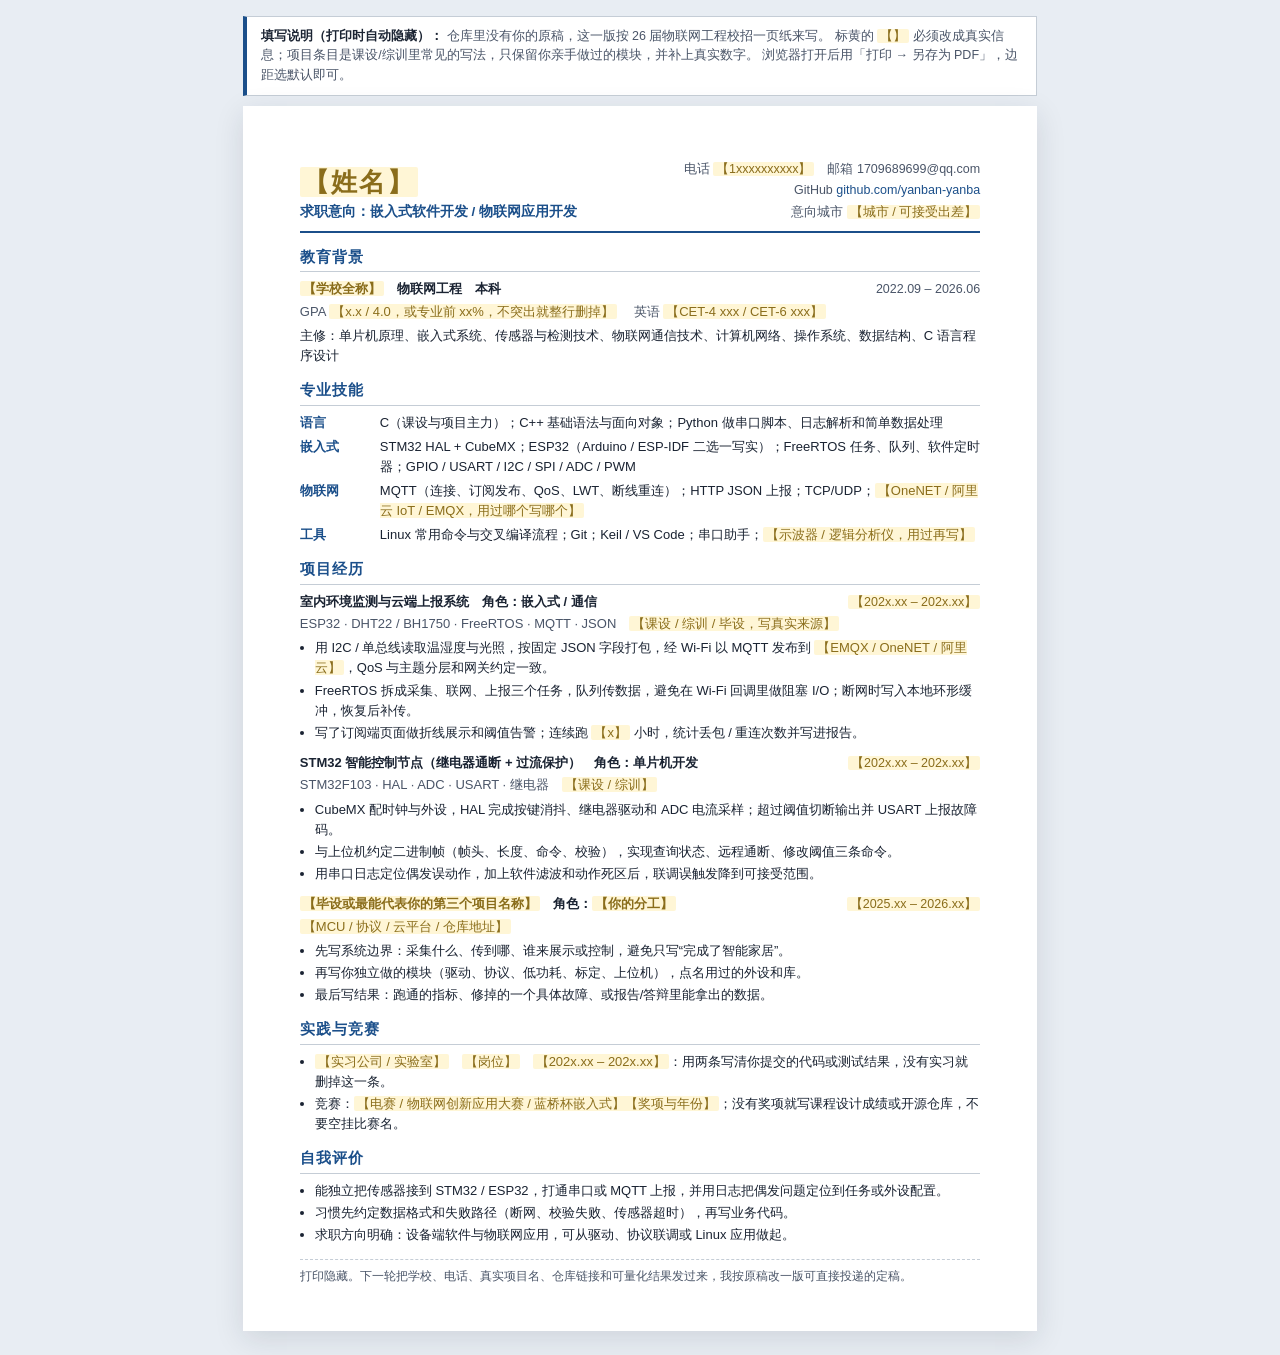
==== resume/物联网工程-校招简历.html @ 0921088e "Add one-page IoT campus-recruitment resume draft. The repo had no original resume, so this is a fill" ====
<!DOCTYPE html>
<html lang="zh-CN">
<head>
  <meta charset="UTF-8">
  <meta name="viewport" content="width=device-width, initial-scale=1">
  <title>物联网工程 · 校招简历</title>
  <style>
    /* 一页 A4：屏幕预览与打印共用同一套尺寸，避免预览和导出不一致 */
    :root {
      --ink: #1a2332;
      --muted: #4a5568;
      --line: #c5cdd6;
      --accent: #1b4f8a;
      --todo-bg: #fff6d6;
      --todo-ink: #8a6d1b;
      --page-w: 210mm;
      --page-h: 297mm;
    }

    * { box-sizing: border-box; margin: 0; padding: 0; }

    html, body {
      background: #e8edf3;
      color: var(--ink);
      font-family: "WenQuanYi Micro Hei", "Noto Sans CJK SC", "PingFang SC", "Microsoft YaHei", sans-serif;
      font-size: 13px;
      line-height: 1.55;
    }

    .hint {
      max-width: var(--page-w);
      margin: 16px auto 10px;
      padding: 10px 14px;
      background: #fff;
      border: 1px solid var(--line);
      border-left: 4px solid var(--accent);
      color: var(--muted);
      font-size: 12.5px;
    }

    .hint strong { color: var(--ink); }

    .page {
      width: var(--page-w);
      min-height: var(--page-h);
      margin: 0 auto 24px;
      padding: 14mm 15mm 12mm;
      background: #fff;
      box-shadow: 0 8px 28px rgba(26, 35, 50, 0.12);
    }

    header {
      display: flex;
      justify-content: space-between;
      align-items: flex-end;
      padding-bottom: 8px;
      border-bottom: 2px solid var(--accent);
    }

    .name {
      font-size: 26px;
      font-weight: 700;
      letter-spacing: 2px;
      line-height: 1.2;
    }

    .intent {
      margin-top: 4px;
      color: var(--accent);
      font-size: 13.5px;
      font-weight: 700;
    }

    .meta {
      text-align: right;
      color: var(--muted);
      font-size: 12.5px;
      line-height: 1.7;
    }

    .meta a { color: var(--accent); text-decoration: none; }

    section { margin-top: 13px; }

    h2 {
      font-size: 14.5px;
      color: var(--accent);
      letter-spacing: 1px;
      padding-bottom: 3px;
      margin-bottom: 7px;
      border-bottom: 1px solid var(--line);
    }

    .edu-row, .item-head {
      display: flex;
      justify-content: space-between;
      align-items: baseline;
      gap: 12px;
    }

    .edu-row .left, .item-head .left { font-weight: 700; }

    .when { color: var(--muted); white-space: nowrap; font-size: 12.5px; }

    .sub { color: var(--muted); margin: 2px 0 4px; }

    ul { padding-left: 1.15em; }

    li { margin: 2px 0; }

    .skills {
      display: grid;
      grid-template-columns: 72px 1fr;
      row-gap: 4px;
      column-gap: 8px;
    }

    .skills dt {
      font-weight: 700;
      color: var(--accent);
    }

    .skills dd { color: var(--ink); }

    .todo {
      background: var(--todo-bg);
      color: var(--todo-ink);
      padding: 0 3px;
      border-radius: 2px;
    }

    footer.note {
      margin-top: 14px;
      padding-top: 8px;
      border-top: 1px dashed var(--line);
      color: var(--muted);
      font-size: 11.5px;
    }

    @media print {
      html, body { background: #fff; }
      .hint, footer.note { display: none; }
      .page {
        margin: 0;
        box-shadow: none;
        min-height: auto;
      }
      .todo {
        background: transparent;
        color: inherit;
        padding: 0;
      }
      @page { size: A4; margin: 10mm 12mm; }
    }
  </style>
</head>
<body>
  <div class="hint">
    <strong>填写说明（打印时自动隐藏）：</strong>
    仓库里没有你的原稿，这一版按 26 届物联网工程校招一页纸来写。
    标黄的 <span class="todo">【】</span> 必须改成真实信息；项目条目是课设/综训里常见的写法，只保留你亲手做过的模块，并补上真实数字。
    浏览器打开后用「打印 → 另存为 PDF」，边距选默认即可。
  </div>

  <article class="page">
    <header>
      <div>
        <div class="name"><span class="todo">【姓名】</span></div>
        <div class="intent">求职意向：嵌入式软件开发 / 物联网应用开发</div>
      </div>
      <div class="meta">
        <div>电话 <span class="todo">【1xxxxxxxxxx】</span>　邮箱 1709689699@qq.com</div>
        <div>GitHub <a href="https://github.com/yanban-yanba">github.com/yanban-yanba</a></div>
        <div>意向城市 <span class="todo">【城市 / 可接受出差】</span></div>
      </div>
    </header>

    <section>
      <h2>教育背景</h2>
      <div class="edu-row">
        <div class="left"><span class="todo">【学校全称】</span>　物联网工程　本科</div>
        <div class="when">2022.09 – 2026.06</div>
      </div>
      <div class="sub">
        GPA <span class="todo">【x.x / 4.0，或专业前 xx%，不突出就整行删掉】</span>
        　英语 <span class="todo">【CET-4 xxx / CET-6 xxx】</span>
      </div>
      <div>主修：单片机原理、嵌入式系统、传感器与检测技术、物联网通信技术、计算机网络、操作系统、数据结构、C 语言程序设计</div>
    </section>

    <section>
      <h2>专业技能</h2>
      <dl class="skills">
        <dt>语言</dt>
        <dd>C（课设与项目主力）；C++ 基础语法与面向对象；Python 做串口脚本、日志解析和简单数据处理</dd>
        <dt>嵌入式</dt>
        <dd>STM32 HAL + CubeMX；ESP32（Arduino / ESP-IDF 二选一写实）；FreeRTOS 任务、队列、软件定时器；GPIO / USART / I2C / SPI / ADC / PWM</dd>
        <dt>物联网</dt>
        <dd>MQTT（连接、订阅发布、QoS、LWT、断线重连）；HTTP JSON 上报；TCP/UDP；<span class="todo">【OneNET / 阿里云 IoT / EMQX，用过哪个写哪个】</span></dd>
        <dt>工具</dt>
        <dd>Linux 常用命令与交叉编译流程；Git；Keil / VS Code；串口助手；<span class="todo">【示波器 / 逻辑分析仪，用过再写】</span></dd>
      </dl>
    </section>

    <section>
      <h2>项目经历</h2>

      <div class="item-head">
        <div class="left">室内环境监测与云端上报系统　角色：嵌入式 / 通信</div>
        <div class="when"><span class="todo">【202x.xx – 202x.xx】</span></div>
      </div>
      <div class="sub">ESP32 · DHT22 / BH1750 · FreeRTOS · MQTT · JSON　<span class="todo">【课设 / 综训 / 毕设，写真实来源】</span></div>
      <ul>
        <li>用 I2C / 单总线读取温湿度与光照，按固定 JSON 字段打包，经 Wi-Fi 以 MQTT 发布到 <span class="todo">【EMQX / OneNET / 阿里云】</span>，QoS 与主题分层和网关约定一致。</li>
        <li>FreeRTOS 拆成采集、联网、上报三个任务，队列传数据，避免在 Wi-Fi 回调里做阻塞 I/O；断网时写入本地环形缓冲，恢复后补传。</li>
        <li>写了订阅端页面做折线展示和阈值告警；连续跑 <span class="todo">【x】</span> 小时，统计丢包 / 重连次数并写进报告。</li>
      </ul>

      <div class="item-head" style="margin-top:10px;">
        <div class="left">STM32 智能控制节点（继电器通断 + 过流保护）　角色：单片机开发</div>
        <div class="when"><span class="todo">【202x.xx – 202x.xx】</span></div>
      </div>
      <div class="sub">STM32F103 · HAL · ADC · USART · 继电器　<span class="todo">【课设 / 综训】</span></div>
      <ul>
        <li>CubeMX 配时钟与外设，HAL 完成按键消抖、继电器驱动和 ADC 电流采样；超过阈值切断输出并 USART 上报故障码。</li>
        <li>与上位机约定二进制帧（帧头、长度、命令、校验），实现查询状态、远程通断、修改阈值三条命令。</li>
        <li>用串口日志定位偶发误动作，加上软件滤波和动作死区后，联调误触发降到可接受范围。</li>
      </ul>

      <div class="item-head" style="margin-top:10px;">
        <div class="left"><span class="todo">【毕设或最能代表你的第三个项目名称】</span>　角色：<span class="todo">【你的分工】</span></div>
        <div class="when"><span class="todo">【2025.xx – 2026.xx】</span></div>
      </div>
      <div class="sub"><span class="todo">【MCU / 协议 / 云平台 / 仓库地址】</span></div>
      <ul>
        <li>先写系统边界：采集什么、传到哪、谁来展示或控制，避免只写“完成了智能家居”。</li>
        <li>再写你独立做的模块（驱动、协议、低功耗、标定、上位机），点名用过的外设和库。</li>
        <li>最后写结果：跑通的指标、修掉的一个具体故障、或报告/答辩里能拿出的数据。</li>
      </ul>
    </section>

    <section>
      <h2>实践与竞赛</h2>
      <ul>
        <li><span class="todo">【实习公司 / 实验室】</span>　<span class="todo">【岗位】</span>　<span class="todo">【202x.xx – 202x.xx】</span>：用两条写清你提交的代码或测试结果，没有实习就删掉这一条。</li>
        <li>竞赛：<span class="todo">【电赛 / 物联网创新应用大赛 / 蓝桥杯嵌入式】【奖项与年份】</span>；没有奖项就写课程设计成绩或开源仓库，不要空挂比赛名。</li>
      </ul>
    </section>

    <section>
      <h2>自我评价</h2>
      <ul>
        <li>能独立把传感器接到 STM32 / ESP32，打通串口或 MQTT 上报，并用日志把偶发问题定位到任务或外设配置。</li>
        <li>习惯先约定数据格式和失败路径（断网、校验失败、传感器超时），再写业务代码。</li>
        <li>求职方向明确：设备端软件与物联网应用，可从驱动、协议联调或 Linux 应用做起。</li>
      </ul>
    </section>

    <footer class="note">
      打印隐藏。下一轮把学校、电话、真实项目名、仓库链接和可量化结果发过来，我按原稿改一版可直接投递的定稿。
    </footer>
  </article>
</body>
</html>
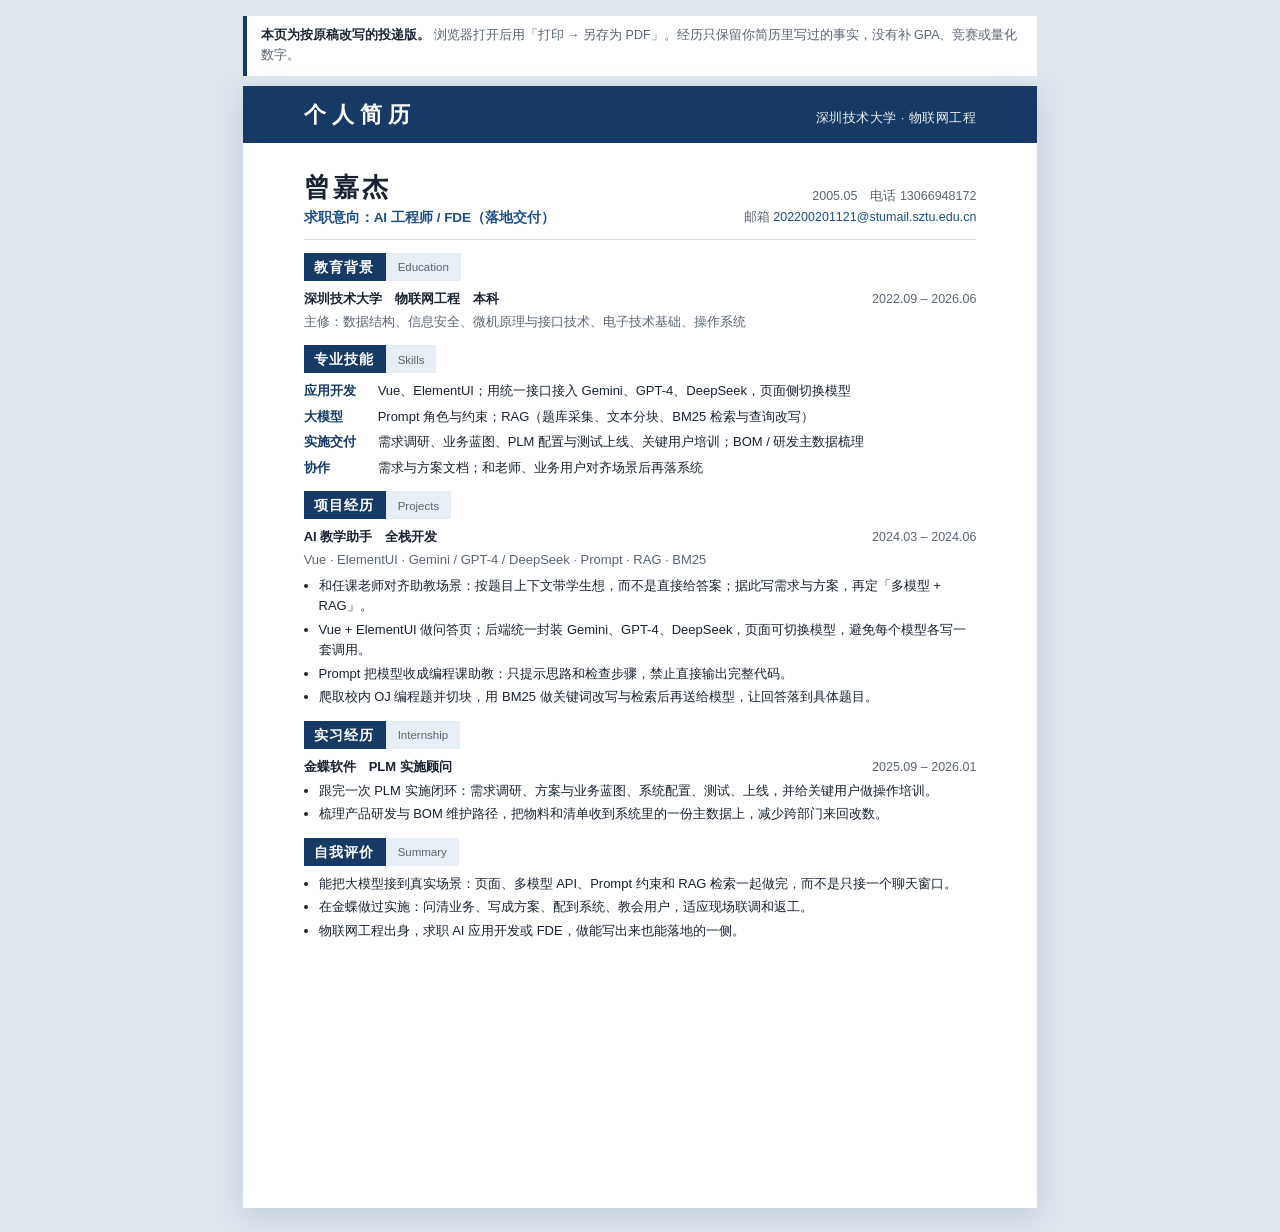
==== commit 03fadd9b: "Rewrite resume from Zeng Jiajie's original draft. Replace the placeholder IoT template with his real" ====
--- a/resume/物联网工程-校招简历.html
+++ b/resume/物联网工程-校招简历.html
@@ -3,16 +3,16 @@
 <head>
   <meta charset="UTF-8">
   <meta name="viewport" content="width=device-width, initial-scale=1">
-  <title>物联网工程 · 校招简历</title>
+  <title>曾嘉杰 · 个人简历</title>
   <style>
-    /* 一页 A4：屏幕预览与打印共用同一套尺寸，避免预览和导出不一致 */
+    /* 沿用原稿的蓝灰分区，改成一页 A4 可打印，去掉照片和校徽占位 */
     :root {
+      --navy: #163a66;
+      --navy-2: #1f4e86;
       --ink: #1a2332;
-      --muted: #4a5568;
-      --line: #c5cdd6;
-      --accent: #1b4f8a;
-      --todo-bg: #fff6d6;
-      --todo-ink: #8a6d1b;
+      --muted: #5a6573;
+      --line: #d5dbe3;
+      --chip: #e8eef5;
       --page-w: 210mm;
       --page-h: 297mm;
     }
@@ -20,11 +20,11 @@
     * { box-sizing: border-box; margin: 0; padding: 0; }
 
     html, body {
-      background: #e8edf3;
+      background: #dfe6ee;
       color: var(--ink);
       font-family: "WenQuanYi Micro Hei", "Noto Sans CJK SC", "PingFang SC", "Microsoft YaHei", sans-serif;
       font-size: 13px;
-      line-height: 1.55;
+      line-height: 1.58;
     }
 
     .hint {
@@ -32,8 +32,7 @@
       margin: 16px auto 10px;
       padding: 10px 14px;
       background: #fff;
-      border: 1px solid var(--line);
-      border-left: 4px solid var(--accent);
+      border-left: 4px solid var(--navy);
       color: var(--muted);
       font-size: 12.5px;
     }
@@ -44,29 +43,55 @@
       width: var(--page-w);
       min-height: var(--page-h);
       margin: 0 auto 24px;
-      padding: 14mm 15mm 12mm;
       background: #fff;
-      box-shadow: 0 8px 28px rgba(26, 35, 50, 0.12);
-    }
-
-    header {
+      box-shadow: 0 8px 28px rgba(22, 58, 102, 0.14);
+      overflow: hidden;
+    }
+
+    .banner {
+      background: var(--navy);
+      color: #fff;
+      padding: 12px 16mm 11px;
+      display: flex;
+      justify-content: space-between;
+      align-items: baseline;
+    }
+
+    .banner h1 {
+      font-size: 22px;
+      letter-spacing: 6px;
+      font-weight: 700;
+    }
+
+    .banner .school {
+      font-size: 13px;
+      letter-spacing: 0.5px;
+      opacity: 0.92;
+    }
+
+    .body {
+      padding: 8mm 16mm 10mm;
+    }
+
+    .who {
       display: flex;
       justify-content: space-between;
       align-items: flex-end;
-      padding-bottom: 8px;
-      border-bottom: 2px solid var(--accent);
+      gap: 16px;
+      padding-bottom: 10px;
+      border-bottom: 1px solid var(--line);
     }
 
     .name {
       font-size: 26px;
       font-weight: 700;
-      letter-spacing: 2px;
-      line-height: 1.2;
+      letter-spacing: 3px;
+      line-height: 1.15;
     }
 
     .intent {
       margin-top: 4px;
-      color: var(--accent);
+      color: var(--navy-2);
       font-size: 13.5px;
       font-weight: 700;
     }
@@ -78,17 +103,32 @@
       line-height: 1.7;
     }
 
-    .meta a { color: var(--accent); text-decoration: none; }
+    .meta a { color: var(--navy-2); text-decoration: none; }
 
     section { margin-top: 13px; }
 
-    h2 {
-      font-size: 14.5px;
-      color: var(--accent);
+    .h {
+      display: flex;
+      align-items: stretch;
+      margin-bottom: 8px;
+    }
+
+    .h .zh {
+      background: var(--navy);
+      color: #fff;
+      font-size: 14px;
+      font-weight: 700;
+      padding: 3px 12px 3px 10px;
       letter-spacing: 1px;
-      padding-bottom: 3px;
-      margin-bottom: 7px;
-      border-bottom: 1px solid var(--line);
+    }
+
+    .h .en {
+      background: var(--chip);
+      color: var(--muted);
+      font-size: 11.5px;
+      padding: 4px 12px 3px;
+      display: flex;
+      align-items: center;
     }
 
     .edu-row, .item-head {
@@ -102,163 +142,118 @@
 
     .when { color: var(--muted); white-space: nowrap; font-size: 12.5px; }
 
-    .sub { color: var(--muted); margin: 2px 0 4px; }
+    .sub { color: var(--muted); margin: 2px 0 5px; }
 
     ul { padding-left: 1.15em; }
-
-    li { margin: 2px 0; }
+    li { margin: 3px 0; }
 
     .skills {
       display: grid;
-      grid-template-columns: 72px 1fr;
-      row-gap: 4px;
-      column-gap: 8px;
+      grid-template-columns: 64px 1fr;
+      row-gap: 5px;
+      column-gap: 10px;
     }
 
     .skills dt {
       font-weight: 700;
-      color: var(--accent);
-    }
-
-    .skills dd { color: var(--ink); }
-
-    .todo {
-      background: var(--todo-bg);
-      color: var(--todo-ink);
-      padding: 0 3px;
-      border-radius: 2px;
-    }
-
-    footer.note {
-      margin-top: 14px;
-      padding-top: 8px;
-      border-top: 1px dashed var(--line);
-      color: var(--muted);
-      font-size: 11.5px;
+      color: var(--navy);
     }
 
     @media print {
       html, body { background: #fff; }
-      .hint, footer.note { display: none; }
+      .hint { display: none; }
       .page {
         margin: 0;
         box-shadow: none;
         min-height: auto;
       }
-      .todo {
-        background: transparent;
-        color: inherit;
-        padding: 0;
-      }
-      @page { size: A4; margin: 10mm 12mm; }
+      @page { size: A4; margin: 8mm 10mm; }
     }
   </style>
 </head>
 <body>
   <div class="hint">
-    <strong>填写说明（打印时自动隐藏）：</strong>
-    仓库里没有你的原稿，这一版按 26 届物联网工程校招一页纸来写。
-    标黄的 <span class="todo">【】</span> 必须改成真实信息；项目条目是课设/综训里常见的写法，只保留你亲手做过的模块，并补上真实数字。
-    浏览器打开后用「打印 → 另存为 PDF」，边距选默认即可。
+    <strong>本页为按原稿改写的投递版。</strong>
+    浏览器打开后用「打印 → 另存为 PDF」。经历只保留你简历里写过的事实，没有补 GPA、竞赛或量化数字。
   </div>
 
   <article class="page">
-    <header>
-      <div>
-        <div class="name"><span class="todo">【姓名】</span></div>
-        <div class="intent">求职意向：嵌入式软件开发 / 物联网应用开发</div>
+    <div class="banner">
+      <h1>个人简历</h1>
+      <div class="school">深圳技术大学 · 物联网工程</div>
+    </div>
+
+    <div class="body">
+      <div class="who">
+        <div>
+          <div class="name">曾嘉杰</div>
+          <div class="intent">求职意向：AI 工程师 / FDE（落地交付）</div>
+        </div>
+        <div class="meta">
+          <div>2005.05　电话 13066948172</div>
+          <div>邮箱 <a href="mailto:202200201121@stumail.sztu.edu.cn">202200201121@stumail.sztu.edu.cn</a></div>
+        </div>
       </div>
-      <div class="meta">
-        <div>电话 <span class="todo">【1xxxxxxxxxx】</span>　邮箱 1709689699@qq.com</div>
-        <div>GitHub <a href="https://github.com/yanban-yanba">github.com/yanban-yanba</a></div>
-        <div>意向城市 <span class="todo">【城市 / 可接受出差】</span></div>
-      </div>
-    </header>
-
-    <section>
-      <h2>教育背景</h2>
-      <div class="edu-row">
-        <div class="left"><span class="todo">【学校全称】</span>　物联网工程　本科</div>
-        <div class="when">2022.09 – 2026.06</div>
-      </div>
-      <div class="sub">
-        GPA <span class="todo">【x.x / 4.0，或专业前 xx%，不突出就整行删掉】</span>
-        　英语 <span class="todo">【CET-4 xxx / CET-6 xxx】</span>
-      </div>
-      <div>主修：单片机原理、嵌入式系统、传感器与检测技术、物联网通信技术、计算机网络、操作系统、数据结构、C 语言程序设计</div>
-    </section>
-
-    <section>
-      <h2>专业技能</h2>
-      <dl class="skills">
-        <dt>语言</dt>
-        <dd>C（课设与项目主力）；C++ 基础语法与面向对象；Python 做串口脚本、日志解析和简单数据处理</dd>
-        <dt>嵌入式</dt>
-        <dd>STM32 HAL + CubeMX；ESP32（Arduino / ESP-IDF 二选一写实）；FreeRTOS 任务、队列、软件定时器；GPIO / USART / I2C / SPI / ADC / PWM</dd>
-        <dt>物联网</dt>
-        <dd>MQTT（连接、订阅发布、QoS、LWT、断线重连）；HTTP JSON 上报；TCP/UDP；<span class="todo">【OneNET / 阿里云 IoT / EMQX，用过哪个写哪个】</span></dd>
-        <dt>工具</dt>
-        <dd>Linux 常用命令与交叉编译流程；Git；Keil / VS Code；串口助手；<span class="todo">【示波器 / 逻辑分析仪，用过再写】</span></dd>
-      </dl>
-    </section>
-
-    <section>
-      <h2>项目经历</h2>
-
-      <div class="item-head">
-        <div class="left">室内环境监测与云端上报系统　角色：嵌入式 / 通信</div>
-        <div class="when"><span class="todo">【202x.xx – 202x.xx】</span></div>
-      </div>
-      <div class="sub">ESP32 · DHT22 / BH1750 · FreeRTOS · MQTT · JSON　<span class="todo">【课设 / 综训 / 毕设，写真实来源】</span></div>
-      <ul>
-        <li>用 I2C / 单总线读取温湿度与光照，按固定 JSON 字段打包，经 Wi-Fi 以 MQTT 发布到 <span class="todo">【EMQX / OneNET / 阿里云】</span>，QoS 与主题分层和网关约定一致。</li>
-        <li>FreeRTOS 拆成采集、联网、上报三个任务，队列传数据，避免在 Wi-Fi 回调里做阻塞 I/O；断网时写入本地环形缓冲，恢复后补传。</li>
-        <li>写了订阅端页面做折线展示和阈值告警；连续跑 <span class="todo">【x】</span> 小时，统计丢包 / 重连次数并写进报告。</li>
-      </ul>
-
-      <div class="item-head" style="margin-top:10px;">
-        <div class="left">STM32 智能控制节点（继电器通断 + 过流保护）　角色：单片机开发</div>
-        <div class="when"><span class="todo">【202x.xx – 202x.xx】</span></div>
-      </div>
-      <div class="sub">STM32F103 · HAL · ADC · USART · 继电器　<span class="todo">【课设 / 综训】</span></div>
-      <ul>
-        <li>CubeMX 配时钟与外设，HAL 完成按键消抖、继电器驱动和 ADC 电流采样；超过阈值切断输出并 USART 上报故障码。</li>
-        <li>与上位机约定二进制帧（帧头、长度、命令、校验），实现查询状态、远程通断、修改阈值三条命令。</li>
-        <li>用串口日志定位偶发误动作，加上软件滤波和动作死区后，联调误触发降到可接受范围。</li>
-      </ul>
-
-      <div class="item-head" style="margin-top:10px;">
-        <div class="left"><span class="todo">【毕设或最能代表你的第三个项目名称】</span>　角色：<span class="todo">【你的分工】</span></div>
-        <div class="when"><span class="todo">【2025.xx – 2026.xx】</span></div>
-      </div>
-      <div class="sub"><span class="todo">【MCU / 协议 / 云平台 / 仓库地址】</span></div>
-      <ul>
-        <li>先写系统边界：采集什么、传到哪、谁来展示或控制，避免只写“完成了智能家居”。</li>
-        <li>再写你独立做的模块（驱动、协议、低功耗、标定、上位机），点名用过的外设和库。</li>
-        <li>最后写结果：跑通的指标、修掉的一个具体故障、或报告/答辩里能拿出的数据。</li>
-      </ul>
-    </section>
-
-    <section>
-      <h2>实践与竞赛</h2>
-      <ul>
-        <li><span class="todo">【实习公司 / 实验室】</span>　<span class="todo">【岗位】</span>　<span class="todo">【202x.xx – 202x.xx】</span>：用两条写清你提交的代码或测试结果，没有实习就删掉这一条。</li>
-        <li>竞赛：<span class="todo">【电赛 / 物联网创新应用大赛 / 蓝桥杯嵌入式】【奖项与年份】</span>；没有奖项就写课程设计成绩或开源仓库，不要空挂比赛名。</li>
-      </ul>
-    </section>
-
-    <section>
-      <h2>自我评价</h2>
-      <ul>
-        <li>能独立把传感器接到 STM32 / ESP32，打通串口或 MQTT 上报，并用日志把偶发问题定位到任务或外设配置。</li>
-        <li>习惯先约定数据格式和失败路径（断网、校验失败、传感器超时），再写业务代码。</li>
-        <li>求职方向明确：设备端软件与物联网应用，可从驱动、协议联调或 Linux 应用做起。</li>
-      </ul>
-    </section>
-
-    <footer class="note">
-      打印隐藏。下一轮把学校、电话、真实项目名、仓库链接和可量化结果发过来，我按原稿改一版可直接投递的定稿。
-    </footer>
+
+      <section>
+        <div class="h"><span class="zh">教育背景</span><span class="en">Education</span></div>
+        <div class="edu-row">
+          <div class="left">深圳技术大学　物联网工程　本科</div>
+          <div class="when">2022.09 – 2026.06</div>
+        </div>
+        <div class="sub">主修：数据结构、信息安全、微机原理与接口技术、电子技术基础、操作系统</div>
+      </section>
+
+      <section>
+        <div class="h"><span class="zh">专业技能</span><span class="en">Skills</span></div>
+        <dl class="skills">
+          <dt>应用开发</dt>
+          <dd>Vue、ElementUI；用统一接口接入 Gemini、GPT-4、DeepSeek，页面侧切换模型</dd>
+          <dt>大模型</dt>
+          <dd>Prompt 角色与约束；RAG（题库采集、文本分块、BM25 检索与查询改写）</dd>
+          <dt>实施交付</dt>
+          <dd>需求调研、业务蓝图、PLM 配置与测试上线、关键用户培训；BOM / 研发主数据梳理</dd>
+          <dt>协作</dt>
+          <dd>需求与方案文档；和老师、业务用户对齐场景后再落系统</dd>
+        </dl>
+      </section>
+
+      <section>
+        <div class="h"><span class="zh">项目经历</span><span class="en">Projects</span></div>
+        <div class="item-head">
+          <div class="left">AI 教学助手　全栈开发</div>
+          <div class="when">2024.03 – 2024.06</div>
+        </div>
+        <div class="sub">Vue · ElementUI · Gemini / GPT-4 / DeepSeek · Prompt · RAG · BM25</div>
+        <ul>
+          <li>和任课老师对齐助教场景：按题目上下文带学生想，而不是直接给答案；据此写需求与方案，再定「多模型 + RAG」。</li>
+          <li>Vue + ElementUI 做问答页；后端统一封装 Gemini、GPT-4、DeepSeek，页面可切换模型，避免每个模型各写一套调用。</li>
+          <li>Prompt 把模型收成编程课助教：只提示思路和检查步骤，禁止直接输出完整代码。</li>
+          <li>爬取校内 OJ 编程题并切块，用 BM25 做关键词改写与检索后再送给模型，让回答落到具体题目。</li>
+        </ul>
+      </section>
+
+      <section>
+        <div class="h"><span class="zh">实习经历</span><span class="en">Internship</span></div>
+        <div class="item-head">
+          <div class="left">金蝶软件　PLM 实施顾问</div>
+          <div class="when">2025.09 – 2026.01</div>
+        </div>
+        <ul>
+          <li>跟完一次 PLM 实施闭环：需求调研、方案与业务蓝图、系统配置、测试、上线，并给关键用户做操作培训。</li>
+          <li>梳理产品研发与 BOM 维护路径，把物料和清单收到系统里的一份主数据上，减少跨部门来回改数。</li>
+        </ul>
+      </section>
+
+      <section>
+        <div class="h"><span class="zh">自我评价</span><span class="en">Summary</span></div>
+        <ul>
+          <li>能把大模型接到真实场景：页面、多模型 API、Prompt 约束和 RAG 检索一起做完，而不是只接一个聊天窗口。</li>
+          <li>在金蝶做过实施：问清业务、写成方案、配到系统、教会用户，适应现场联调和返工。</li>
+          <li>物联网工程出身，求职 AI 应用开发或 FDE，做能写出来也能落地的一侧。</li>
+        </ul>
+      </section>
+    </div>
   </article>
 </body>
 </html>
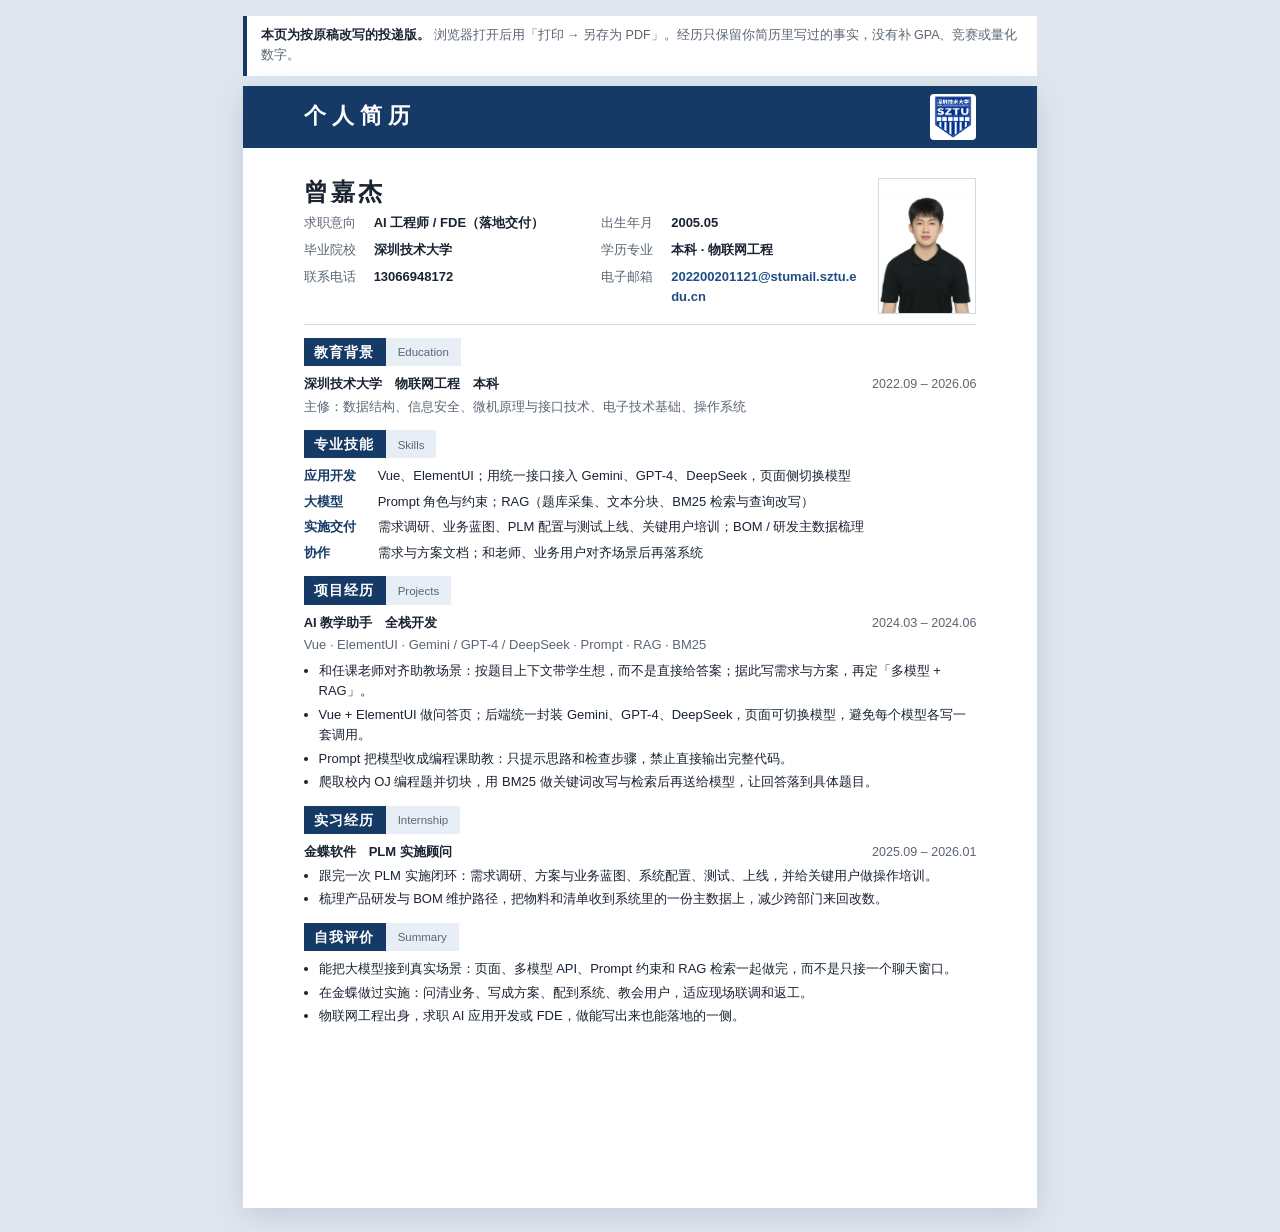
==== commit a34bafb7: "Add SZTU badge and ID photo to the resume header. Place the school crest on the navy title bar and a" ====
--- a/resume/物联网工程-校招简历.html
+++ b/resume/物联网工程-校招简历.html
@@ -5,7 +5,7 @@
   <meta name="viewport" content="width=device-width, initial-scale=1">
   <title>曾嘉杰 · 个人简历</title>
   <style>
-    /* 沿用原稿的蓝灰分区，改成一页 A4 可打印，去掉照片和校徽占位 */
+    /* 沿用原稿：顶栏校徽 + 个人信息右侧一寸照，一页 A4 可打印 */
     :root {
       --navy: #163a66;
       --navy-2: #1f4e86;
@@ -51,10 +51,10 @@
     .banner {
       background: var(--navy);
       color: #fff;
-      padding: 12px 16mm 11px;
+      padding: 8px 16mm;
       display: flex;
       justify-content: space-between;
-      align-items: baseline;
+      align-items: center;
     }
 
     .banner h1 {
@@ -63,10 +63,13 @@
       font-weight: 700;
     }
 
-    .banner .school {
-      font-size: 13px;
-      letter-spacing: 0.5px;
-      opacity: 0.92;
+    .banner .badge {
+      height: 46px;
+      width: auto;
+      display: block;
+      background: #fff;
+      border-radius: 4px;
+      padding: 2px;
     }
 
     .body {
@@ -74,36 +77,50 @@
     }
 
     .who {
-      display: flex;
-      justify-content: space-between;
-      align-items: flex-end;
+      display: grid;
+      grid-template-columns: 1fr 26mm;
       gap: 16px;
+      align-items: start;
       padding-bottom: 10px;
       border-bottom: 1px solid var(--line);
     }
 
     .name {
-      font-size: 26px;
+      font-size: 24px;
       font-weight: 700;
       letter-spacing: 3px;
       line-height: 1.15;
-    }
-
-    .intent {
-      margin-top: 4px;
-      color: var(--navy-2);
-      font-size: 13.5px;
-      font-weight: 700;
-    }
-
-    .meta {
-      text-align: right;
+      margin-bottom: 8px;
+    }
+
+    .facts {
+      display: grid;
+      grid-template-columns: 62px minmax(0, 1.15fr) 62px minmax(0, 1fr);
+      row-gap: 6px;
+      column-gap: 8px;
+      align-items: baseline;
+    }
+
+    .facts dt {
       color: var(--muted);
       font-size: 12.5px;
-      line-height: 1.7;
-    }
-
-    .meta a { color: var(--navy-2); text-decoration: none; }
+    }
+
+    .facts dd {
+      font-weight: 700;
+      overflow-wrap: anywhere;
+    }
+
+    .facts a { color: var(--navy-2); text-decoration: none; }
+
+    .photo {
+      width: 26mm;
+      height: 36mm;
+      object-fit: cover;
+      object-position: center 12%;
+      border: 1px solid var(--line);
+      display: block;
+    }
 
     section { margin-top: 13px; }
 
@@ -167,6 +184,10 @@
         box-shadow: none;
         min-height: auto;
       }
+      .banner, .h .zh, .h .en {
+        -webkit-print-color-adjust: exact;
+        print-color-adjust: exact;
+      }
       @page { size: A4; margin: 8mm 10mm; }
     }
   </style>
@@ -180,19 +201,29 @@
   <article class="page">
     <div class="banner">
       <h1>个人简历</h1>
-      <div class="school">深圳技术大学 · 物联网工程</div>
+      <img class="badge" src="assets/sztu-badge.png" alt="深圳技术大学校徽">
     </div>
 
     <div class="body">
       <div class="who">
         <div>
           <div class="name">曾嘉杰</div>
-          <div class="intent">求职意向：AI 工程师 / FDE（落地交付）</div>
-        </div>
-        <div class="meta">
-          <div>2005.05　电话 13066948172</div>
-          <div>邮箱 <a href="mailto:202200201121@stumail.sztu.edu.cn">202200201121@stumail.sztu.edu.cn</a></div>
-        </div>
+          <dl class="facts">
+            <dt>求职意向</dt>
+            <dd>AI 工程师 / FDE（落地交付）</dd>
+            <dt>出生年月</dt>
+            <dd>2005.05</dd>
+            <dt>毕业院校</dt>
+            <dd>深圳技术大学</dd>
+            <dt>学历专业</dt>
+            <dd>本科 · 物联网工程</dd>
+            <dt>联系电话</dt>
+            <dd>13066948172</dd>
+            <dt>电子邮箱</dt>
+            <dd><a href="mailto:202200201121@stumail.sztu.edu.cn">202200201121@stumail.sztu.edu.cn</a></dd>
+          </dl>
+        </div>
+        <img class="photo" src="assets/photo-1inch.jpg" alt="曾嘉杰证件照">
       </div>
 
       <section>
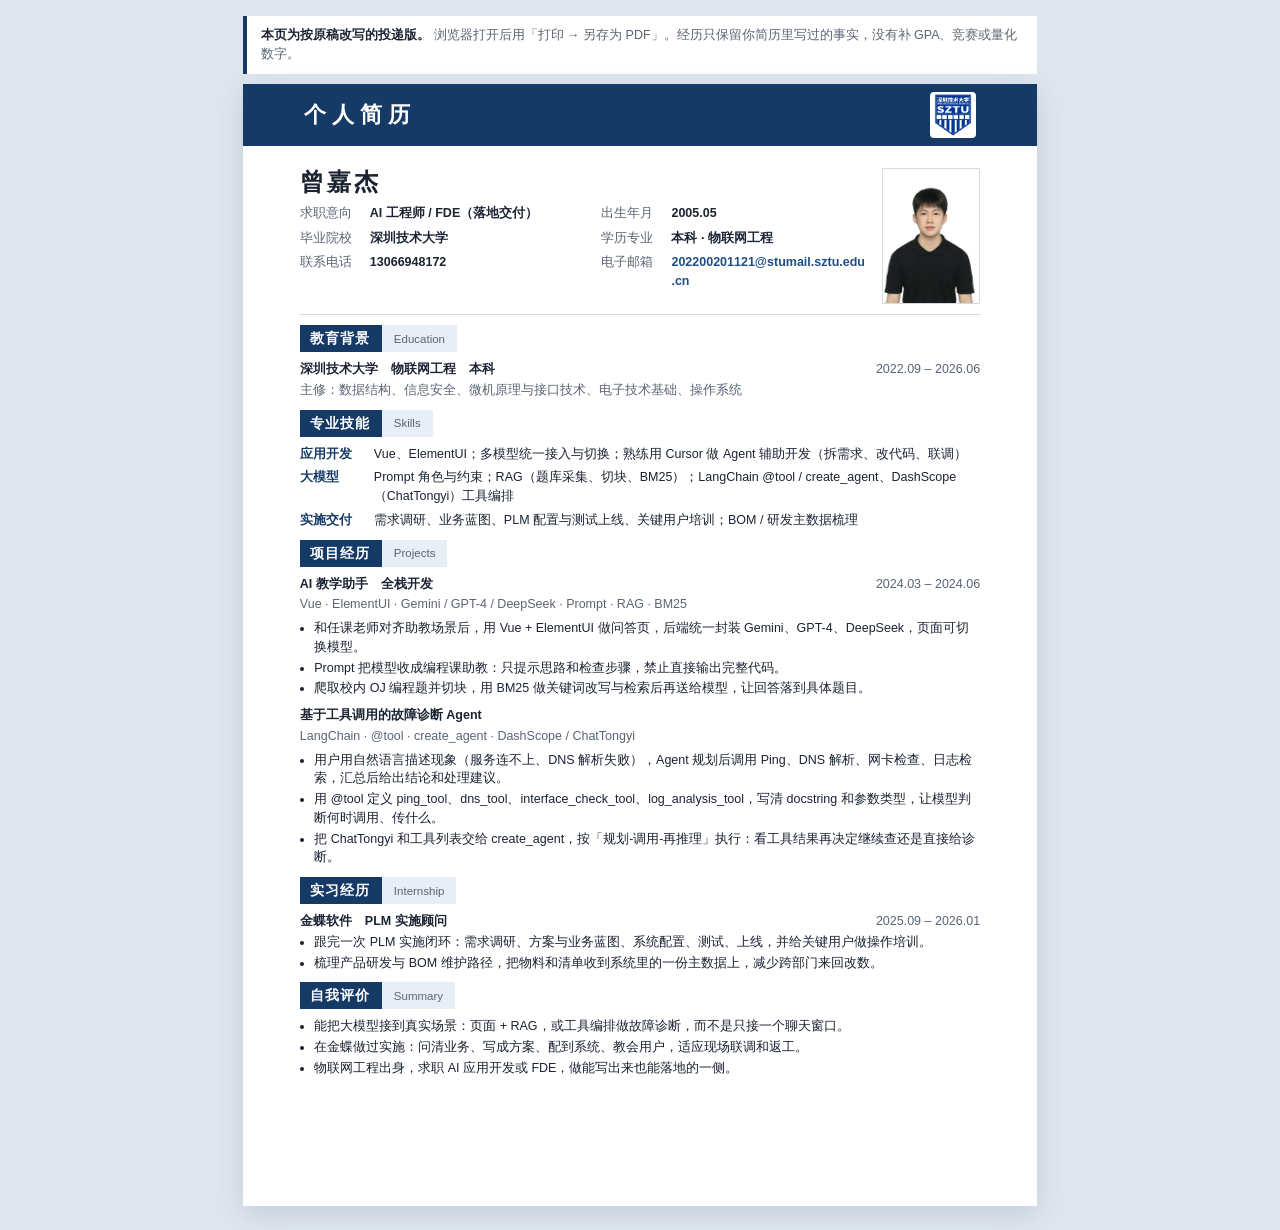
==== commit 703d0fd3: "Add tool-calling diagnosis Agent project and Cursor skill. Record the LangChain/DashScope fault-diag" ====
--- a/resume/物联网工程-校招简历.html
+++ b/resume/物联网工程-校招简历.html
@@ -23,8 +23,8 @@
       background: #dfe6ee;
       color: var(--ink);
       font-family: "WenQuanYi Micro Hei", "Noto Sans CJK SC", "PingFang SC", "Microsoft YaHei", sans-serif;
-      font-size: 13px;
-      line-height: 1.58;
+      font-size: 12.5px;
+      line-height: 1.5;
     }
 
     .hint {
@@ -73,7 +73,7 @@
     }
 
     .body {
-      padding: 8mm 16mm 10mm;
+      padding: 6mm 15mm 8mm;
     }
 
     .who {
@@ -122,7 +122,7 @@
       display: block;
     }
 
-    section { margin-top: 13px; }
+    section { margin-top: 10px; }
 
     .h {
       display: flex;
@@ -162,7 +162,9 @@
     .sub { color: var(--muted); margin: 2px 0 5px; }
 
     ul { padding-left: 1.15em; }
-    li { margin: 3px 0; }
+    li { margin: 2px 0; }
+
+    .item + .item { margin-top: 8px; }
 
     .skills {
       display: grid;
@@ -239,29 +241,39 @@
         <div class="h"><span class="zh">专业技能</span><span class="en">Skills</span></div>
         <dl class="skills">
           <dt>应用开发</dt>
-          <dd>Vue、ElementUI；用统一接口接入 Gemini、GPT-4、DeepSeek，页面侧切换模型</dd>
+          <dd>Vue、ElementUI；多模型统一接入与切换；熟练用 Cursor 做 Agent 辅助开发（拆需求、改代码、联调）</dd>
           <dt>大模型</dt>
-          <dd>Prompt 角色与约束；RAG（题库采集、文本分块、BM25 检索与查询改写）</dd>
+          <dd>Prompt 角色与约束；RAG（题库采集、切块、BM25）；LangChain @tool / create_agent、DashScope（ChatTongyi）工具编排</dd>
           <dt>实施交付</dt>
           <dd>需求调研、业务蓝图、PLM 配置与测试上线、关键用户培训；BOM / 研发主数据梳理</dd>
-          <dt>协作</dt>
-          <dd>需求与方案文档；和老师、业务用户对齐场景后再落系统</dd>
         </dl>
       </section>
 
       <section>
         <div class="h"><span class="zh">项目经历</span><span class="en">Projects</span></div>
-        <div class="item-head">
-          <div class="left">AI 教学助手　全栈开发</div>
-          <div class="when">2024.03 – 2024.06</div>
-        </div>
-        <div class="sub">Vue · ElementUI · Gemini / GPT-4 / DeepSeek · Prompt · RAG · BM25</div>
-        <ul>
-          <li>和任课老师对齐助教场景：按题目上下文带学生想，而不是直接给答案；据此写需求与方案，再定「多模型 + RAG」。</li>
-          <li>Vue + ElementUI 做问答页；后端统一封装 Gemini、GPT-4、DeepSeek，页面可切换模型，避免每个模型各写一套调用。</li>
-          <li>Prompt 把模型收成编程课助教：只提示思路和检查步骤，禁止直接输出完整代码。</li>
-          <li>爬取校内 OJ 编程题并切块，用 BM25 做关键词改写与检索后再送给模型，让回答落到具体题目。</li>
-        </ul>
+        <div class="item">
+          <div class="item-head">
+            <div class="left">AI 教学助手　全栈开发</div>
+            <div class="when">2024.03 – 2024.06</div>
+          </div>
+          <div class="sub">Vue · ElementUI · Gemini / GPT-4 / DeepSeek · Prompt · RAG · BM25</div>
+          <ul>
+            <li>和任课老师对齐助教场景后，用 Vue + ElementUI 做问答页，后端统一封装 Gemini、GPT-4、DeepSeek，页面可切换模型。</li>
+            <li>Prompt 把模型收成编程课助教：只提示思路和检查步骤，禁止直接输出完整代码。</li>
+            <li>爬取校内 OJ 编程题并切块，用 BM25 做关键词改写与检索后再送给模型，让回答落到具体题目。</li>
+          </ul>
+        </div>
+        <div class="item">
+          <div class="item-head">
+            <div class="left">基于工具调用的故障诊断 Agent</div>
+          </div>
+          <div class="sub">LangChain · @tool · create_agent · DashScope / ChatTongyi</div>
+          <ul>
+            <li>用户用自然语言描述现象（服务连不上、DNS 解析失败），Agent 规划后调用 Ping、DNS 解析、网卡检查、日志检索，汇总后给出结论和处理建议。</li>
+            <li>用 @tool 定义 ping_tool、dns_tool、interface_check_tool、log_analysis_tool，写清 docstring 和参数类型，让模型判断何时调用、传什么。</li>
+            <li>把 ChatTongyi 和工具列表交给 create_agent，按「规划-调用-再推理」执行：看工具结果再决定继续查还是直接给诊断。</li>
+          </ul>
+        </div>
       </section>
 
       <section>
@@ -279,7 +291,7 @@
       <section>
         <div class="h"><span class="zh">自我评价</span><span class="en">Summary</span></div>
         <ul>
-          <li>能把大模型接到真实场景：页面、多模型 API、Prompt 约束和 RAG 检索一起做完，而不是只接一个聊天窗口。</li>
+          <li>能把大模型接到真实场景：页面 + RAG，或工具编排做故障诊断，而不是只接一个聊天窗口。</li>
           <li>在金蝶做过实施：问清业务、写成方案、配到系统、教会用户，适应现场联调和返工。</li>
           <li>物联网工程出身，求职 AI 应用开发或 FDE，做能写出来也能落地的一侧。</li>
         </ul>
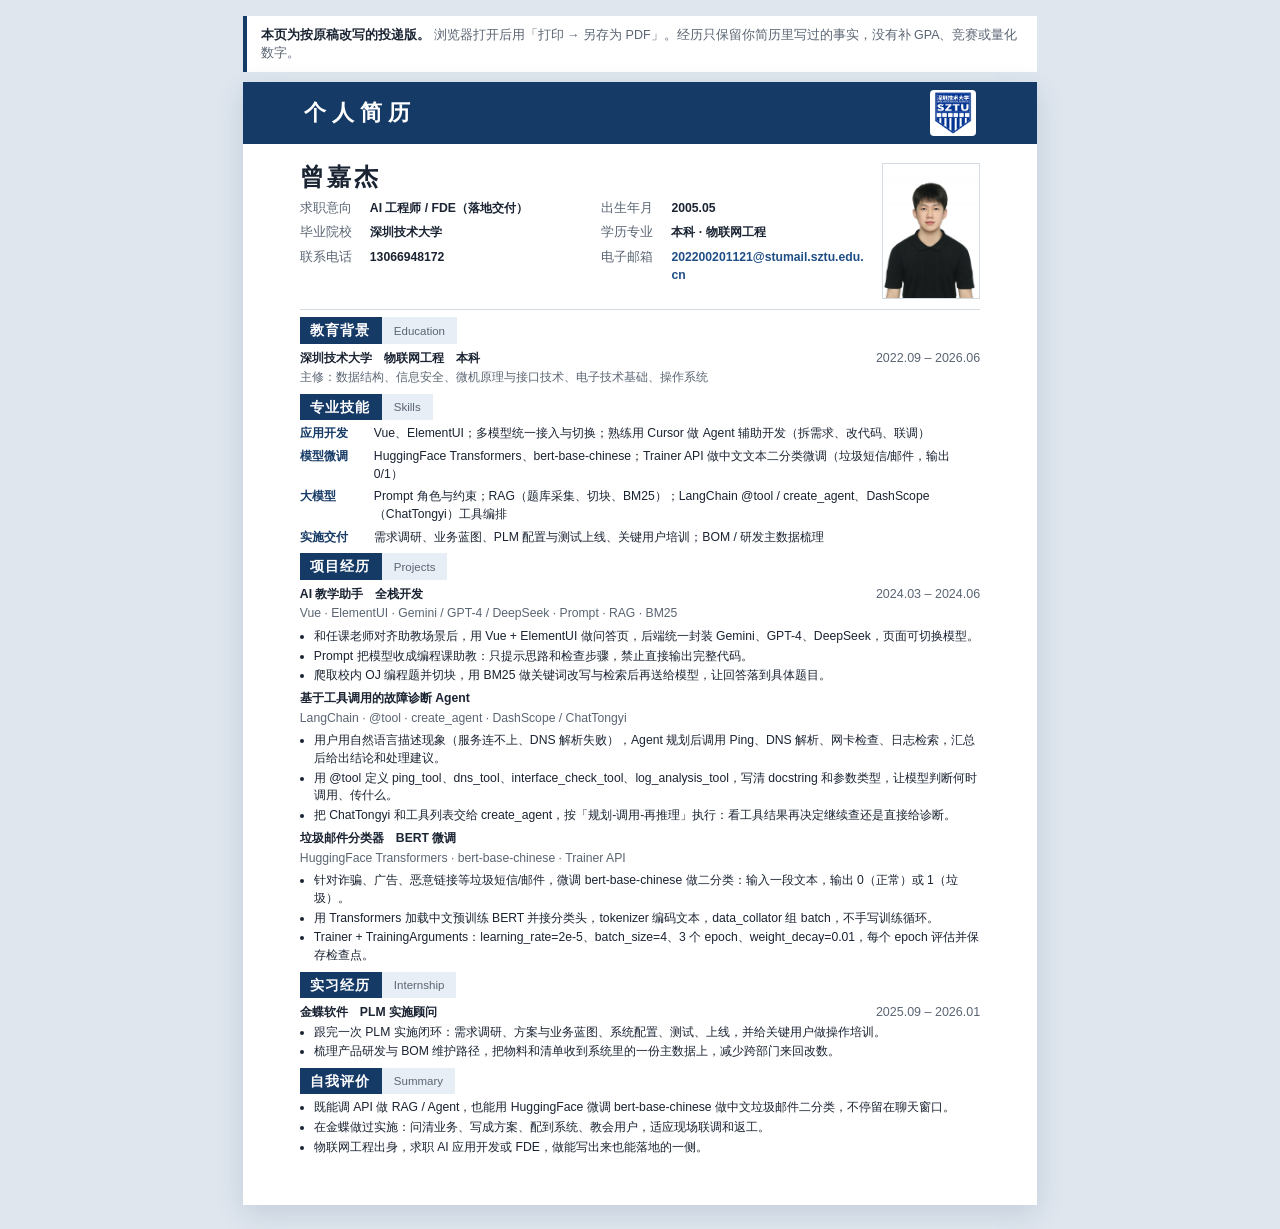
==== commit 7eb171f4: "Add BERT spam classifier project and fine-tuning skills. Record HuggingFace Transformers / bert-base" ====
--- a/resume/物联网工程-校招简历.html
+++ b/resume/物联网工程-校招简历.html
@@ -23,8 +23,8 @@
       background: #dfe6ee;
       color: var(--ink);
       font-family: "WenQuanYi Micro Hei", "Noto Sans CJK SC", "PingFang SC", "Microsoft YaHei", sans-serif;
-      font-size: 12.5px;
-      line-height: 1.5;
+      font-size: 12.2px;
+      line-height: 1.45;
     }
 
     .hint {
@@ -73,7 +73,7 @@
     }
 
     .body {
-      padding: 6mm 15mm 8mm;
+      padding: 5mm 15mm 6mm;
     }
 
     .who {
@@ -122,12 +122,12 @@
       display: block;
     }
 
-    section { margin-top: 10px; }
+    section { margin-top: 7px; }
 
     .h {
       display: flex;
       align-items: stretch;
-      margin-bottom: 8px;
+      margin-bottom: 5px;
     }
 
     .h .zh {
@@ -164,7 +164,7 @@
     ul { padding-left: 1.15em; }
     li { margin: 2px 0; }
 
-    .item + .item { margin-top: 8px; }
+    .item + .item { margin-top: 5px; }
 
     .skills {
       display: grid;
@@ -242,6 +242,8 @@
         <dl class="skills">
           <dt>应用开发</dt>
           <dd>Vue、ElementUI；多模型统一接入与切换；熟练用 Cursor 做 Agent 辅助开发（拆需求、改代码、联调）</dd>
+          <dt>模型微调</dt>
+          <dd>HuggingFace Transformers、bert-base-chinese；Trainer API 做中文文本二分类微调（垃圾短信/邮件，输出 0/1）</dd>
           <dt>大模型</dt>
           <dd>Prompt 角色与约束；RAG（题库采集、切块、BM25）；LangChain @tool / create_agent、DashScope（ChatTongyi）工具编排</dd>
           <dt>实施交付</dt>
@@ -274,6 +276,17 @@
             <li>把 ChatTongyi 和工具列表交给 create_agent，按「规划-调用-再推理」执行：看工具结果再决定继续查还是直接给诊断。</li>
           </ul>
         </div>
+        <div class="item">
+          <div class="item-head">
+            <div class="left">垃圾邮件分类器　BERT 微调</div>
+          </div>
+          <div class="sub">HuggingFace Transformers · bert-base-chinese · Trainer API</div>
+          <ul>
+            <li>针对诈骗、广告、恶意链接等垃圾短信/邮件，微调 bert-base-chinese 做二分类：输入一段文本，输出 0（正常）或 1（垃圾）。</li>
+            <li>用 Transformers 加载中文预训练 BERT 并接分类头，tokenizer 编码文本，data_collator 组 batch，不手写训练循环。</li>
+            <li>Trainer + TrainingArguments：learning_rate=2e-5、batch_size=4、3 个 epoch、weight_decay=0.01，每个 epoch 评估并保存检查点。</li>
+          </ul>
+        </div>
       </section>
 
       <section>
@@ -291,7 +304,7 @@
       <section>
         <div class="h"><span class="zh">自我评价</span><span class="en">Summary</span></div>
         <ul>
-          <li>能把大模型接到真实场景：页面 + RAG，或工具编排做故障诊断，而不是只接一个聊天窗口。</li>
+          <li>既能调 API 做 RAG / Agent，也能用 HuggingFace 微调 bert-base-chinese 做中文垃圾邮件二分类，不停留在聊天窗口。</li>
           <li>在金蝶做过实施：问清业务、写成方案、配到系统、教会用户，适应现场联调和返工。</li>
           <li>物联网工程出身，求职 AI 应用开发或 FDE，做能写出来也能落地的一侧。</li>
         </ul>
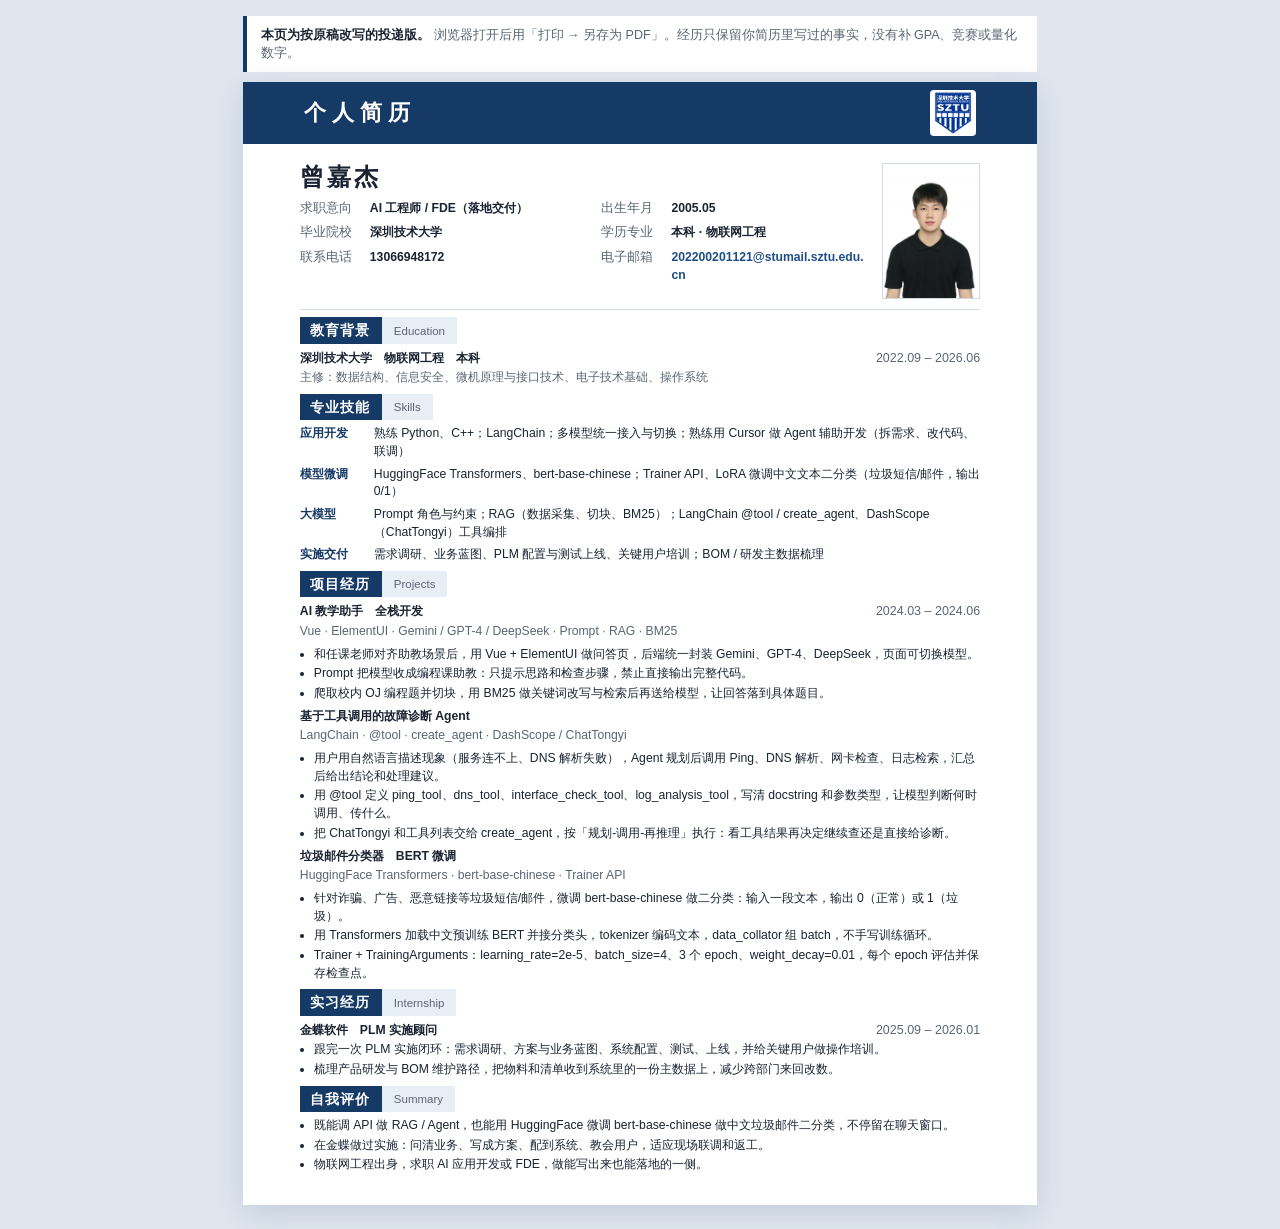
==== commit 51d84826: "Update skills: Python/C++/LangChain, LoRA, and data collection. Replace Vue/ElementUI on the skills " ====
--- a/resume/物联网工程-校招简历.html
+++ b/resume/物联网工程-校招简历.html
@@ -241,11 +241,11 @@
         <div class="h"><span class="zh">专业技能</span><span class="en">Skills</span></div>
         <dl class="skills">
           <dt>应用开发</dt>
-          <dd>Vue、ElementUI；多模型统一接入与切换；熟练用 Cursor 做 Agent 辅助开发（拆需求、改代码、联调）</dd>
+          <dd>熟练 Python、C++；LangChain；多模型统一接入与切换；熟练用 Cursor 做 Agent 辅助开发（拆需求、改代码、联调）</dd>
           <dt>模型微调</dt>
-          <dd>HuggingFace Transformers、bert-base-chinese；Trainer API 做中文文本二分类微调（垃圾短信/邮件，输出 0/1）</dd>
+          <dd>HuggingFace Transformers、bert-base-chinese；Trainer API、LoRA 微调中文文本二分类（垃圾短信/邮件，输出 0/1）</dd>
           <dt>大模型</dt>
-          <dd>Prompt 角色与约束；RAG（题库采集、切块、BM25）；LangChain @tool / create_agent、DashScope（ChatTongyi）工具编排</dd>
+          <dd>Prompt 角色与约束；RAG（数据采集、切块、BM25）；LangChain @tool / create_agent、DashScope（ChatTongyi）工具编排</dd>
           <dt>实施交付</dt>
           <dd>需求调研、业务蓝图、PLM 配置与测试上线、关键用户培训；BOM / 研发主数据梳理</dd>
         </dl>
